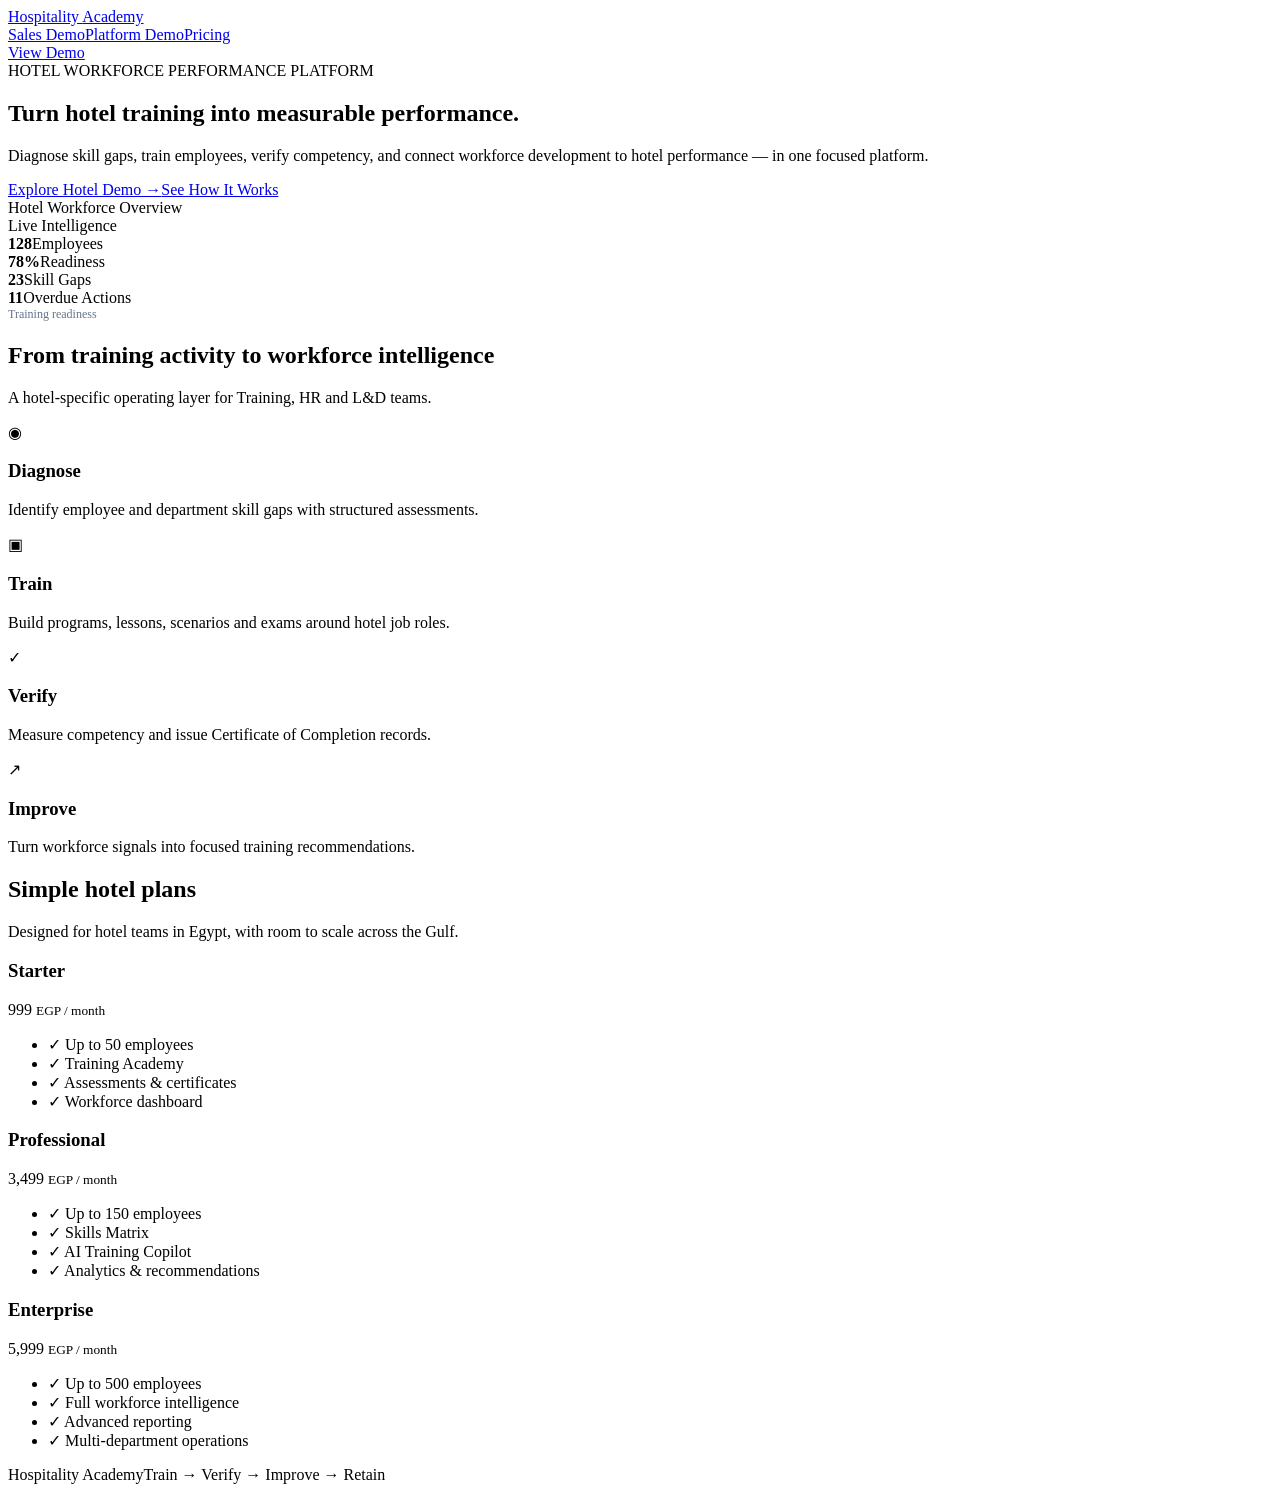
==== index.html @ 3506ed0b "Add files via upload" ====
<!doctype html><html><head><meta charset="utf-8"><meta name="viewport" content="width=device-width,initial-scale=1"><title>Hospitality Academy</title><link rel="stylesheet" href="assets/style.css"></head><body><header class="top"><a class="logo" href="index.html">Hospitality <span>Academy</span></a><nav class="nav"><a href="sales.html">Sales Demo</a><a href="demo.html">Platform Demo</a><a href="#pricing">Pricing</a></nav><a class="btn btn-primary" href="sales.html">View Demo</a></header><section class="hero"><div><div class="eyebrow">HOTEL WORKFORCE PERFORMANCE PLATFORM</div><h1>Turn hotel training into measurable performance.</h1><p>Diagnose skill gaps, train employees, verify competency, and connect workforce development to hotel performance — in one focused platform.</p><div class="actions"><a class="btn btn-primary" href="demo.html">Explore Hotel Demo →</a><a class="btn btn-light" href="sales.html">See How It Works</a></div></div><div class="hero-card"><div class="mini-head"><div class="mini-title">Hotel Workforce Overview</div><span class="pill">Live Intelligence</span></div><div class="metric-grid"><div class="metric"><b>128</b><span>Employees</span></div><div class="metric"><b>78%</b><span>Readiness</span></div><div class="metric"><b>23</b><span>Skill Gaps</span></div><div class="metric"><b>11</b><span>Overdue Actions</span></div></div><div class="panel"><div style="font-size:12px;color:#64748b;margin-bottom:8px">Training readiness</div><div class="track"><div class="fill" style="width:78%"></div></div></div></div></section><section class="section"><h2>From training activity to workforce intelligence</h2><p class="lead">A hotel-specific operating layer for Training, HR and L&amp;D teams.</p><div class="features"><div class="feature"><div class="icon">◉</div><h3>Diagnose</h3><p>Identify employee and department skill gaps with structured assessments.</p></div><div class="feature"><div class="icon">▣</div><h3>Train</h3><p>Build programs, lessons, scenarios and exams around hotel job roles.</p></div><div class="feature"><div class="icon">✓</div><h3>Verify</h3><p>Measure competency and issue Certificate of Completion records.</p></div><div class="feature"><div class="icon">↗</div><h3>Improve</h3><p>Turn workforce signals into focused training recommendations.</p></div></div></section><section class="section" id="pricing"><h2>Simple hotel plans</h2><p class="lead">Designed for hotel teams in Egypt, with room to scale across the Gulf.</p><div class="pricing"><div class="price"><h3>Starter</h3><div class="amount">999 <small>EGP / month</small></div><ul><li>✓ Up to 50 employees</li><li>✓ Training Academy</li><li>✓ Assessments &amp; certificates</li><li>✓ Workforce dashboard</li></ul></div><div class="price"><h3>Professional</h3><div class="amount">3,499 <small>EGP / month</small></div><ul><li>✓ Up to 150 employees</li><li>✓ Skills Matrix</li><li>✓ AI Training Copilot</li><li>✓ Analytics &amp; recommendations</li></ul></div><div class="price"><h3>Enterprise</h3><div class="amount">5,999 <small>EGP / month</small></div><ul><li>✓ Up to 500 employees</li><li>✓ Full workforce intelligence</li><li>✓ Advanced reporting</li><li>✓ Multi-department operations</li></ul></div></div></section><footer class="footer"><span>Hospitality Academy</span><span>Train → Verify → Improve → Retain</span></footer></body></html>
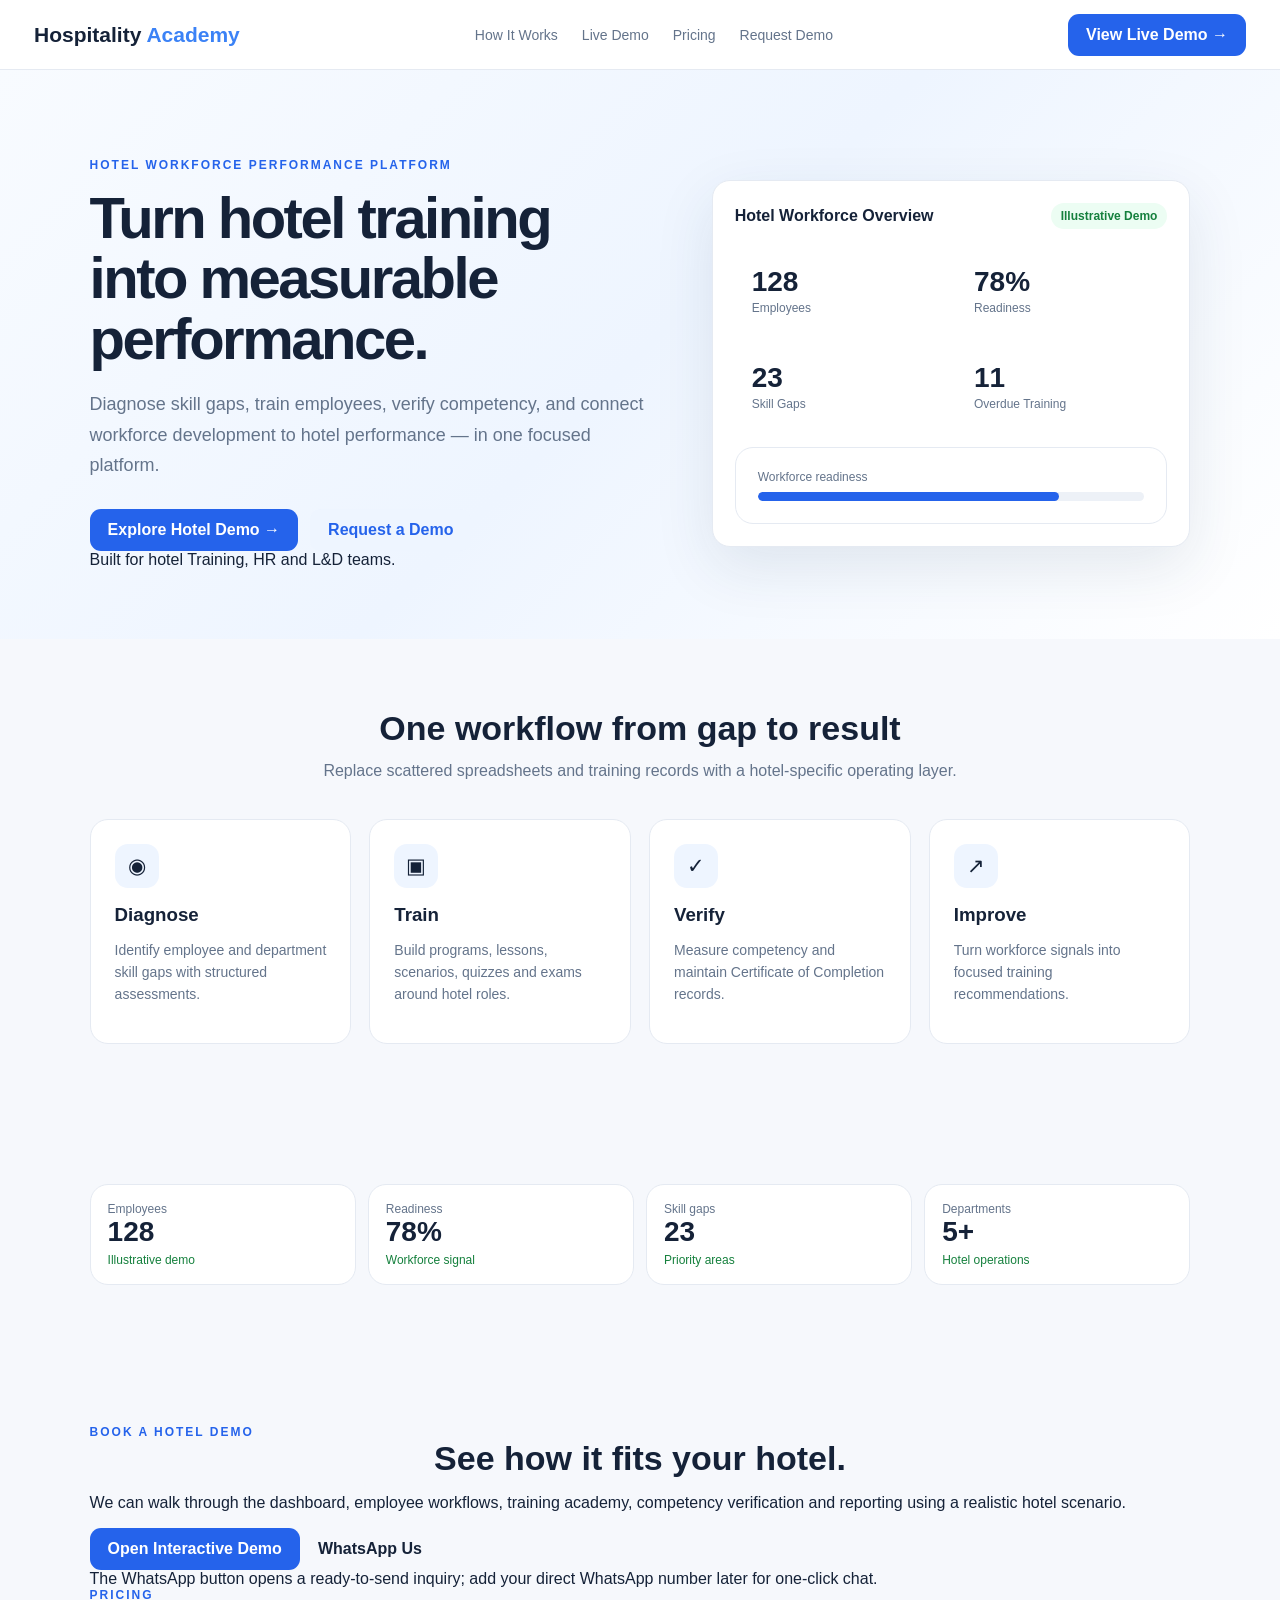
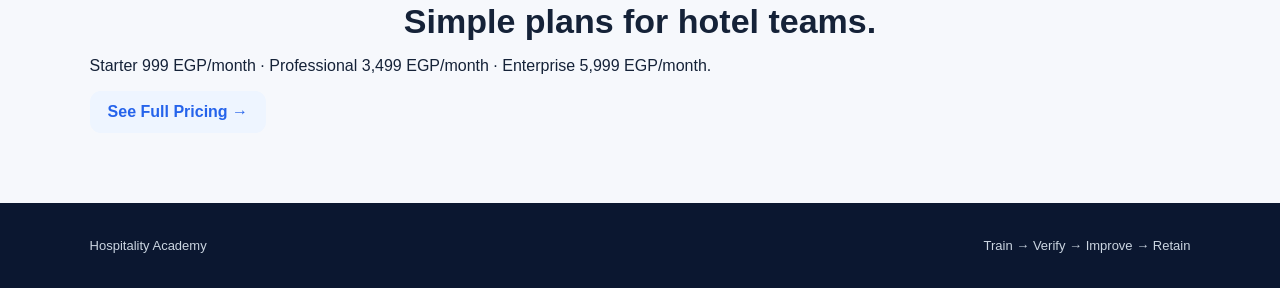
==== commit beb82206: "Add files via upload" ====
--- a/index.html
+++ b/index.html
@@ -1 +1,7 @@
-<!doctype html><html><head><meta charset="utf-8"><meta name="viewport" content="width=device-width,initial-scale=1"><title>Hospitality Academy</title><link rel="stylesheet" href="assets/style.css"></head><body><header class="top"><a class="logo" href="index.html">Hospitality <span>Academy</span></a><nav class="nav"><a href="sales.html">Sales Demo</a><a href="demo.html">Platform Demo</a><a href="#pricing">Pricing</a></nav><a class="btn btn-primary" href="sales.html">View Demo</a></header><section class="hero"><div><div class="eyebrow">HOTEL WORKFORCE PERFORMANCE PLATFORM</div><h1>Turn hotel training into measurable performance.</h1><p>Diagnose skill gaps, train employees, verify competency, and connect workforce development to hotel performance — in one focused platform.</p><div class="actions"><a class="btn btn-primary" href="demo.html">Explore Hotel Demo →</a><a class="btn btn-light" href="sales.html">See How It Works</a></div></div><div class="hero-card"><div class="mini-head"><div class="mini-title">Hotel Workforce Overview</div><span class="pill">Live Intelligence</span></div><div class="metric-grid"><div class="metric"><b>128</b><span>Employees</span></div><div class="metric"><b>78%</b><span>Readiness</span></div><div class="metric"><b>23</b><span>Skill Gaps</span></div><div class="metric"><b>11</b><span>Overdue Actions</span></div></div><div class="panel"><div style="font-size:12px;color:#64748b;margin-bottom:8px">Training readiness</div><div class="track"><div class="fill" style="width:78%"></div></div></div></div></section><section class="section"><h2>From training activity to workforce intelligence</h2><p class="lead">A hotel-specific operating layer for Training, HR and L&amp;D teams.</p><div class="features"><div class="feature"><div class="icon">◉</div><h3>Diagnose</h3><p>Identify employee and department skill gaps with structured assessments.</p></div><div class="feature"><div class="icon">▣</div><h3>Train</h3><p>Build programs, lessons, scenarios and exams around hotel job roles.</p></div><div class="feature"><div class="icon">✓</div><h3>Verify</h3><p>Measure competency and issue Certificate of Completion records.</p></div><div class="feature"><div class="icon">↗</div><h3>Improve</h3><p>Turn workforce signals into focused training recommendations.</p></div></div></section><section class="section" id="pricing"><h2>Simple hotel plans</h2><p class="lead">Designed for hotel teams in Egypt, with room to scale across the Gulf.</p><div class="pricing"><div class="price"><h3>Starter</h3><div class="amount">999 <small>EGP / month</small></div><ul><li>✓ Up to 50 employees</li><li>✓ Training Academy</li><li>✓ Assessments &amp; certificates</li><li>✓ Workforce dashboard</li></ul></div><div class="price"><h3>Professional</h3><div class="amount">3,499 <small>EGP / month</small></div><ul><li>✓ Up to 150 employees</li><li>✓ Skills Matrix</li><li>✓ AI Training Copilot</li><li>✓ Analytics &amp; recommendations</li></ul></div><div class="price"><h3>Enterprise</h3><div class="amount">5,999 <small>EGP / month</small></div><ul><li>✓ Up to 500 employees</li><li>✓ Full workforce intelligence</li><li>✓ Advanced reporting</li><li>✓ Multi-department operations</li></ul></div></div></section><footer class="footer"><span>Hospitality Academy</span><span>Train → Verify → Improve → Retain</span></footer></body></html>+<!doctype html><html><head><meta charset="utf-8"><meta name="viewport" content="width=device-width,initial-scale=1"><title>Hospitality Academy | Hotel Workforce Performance Platform</title><link rel="stylesheet" href="assets/style.css"></head><body>
+<header class="top"><a class="logo" href="index.html">Hospitality <span>Academy</span></a><nav class="nav"><a href="#how">How It Works</a><a href="demo.html">Live Demo</a><a href="pricing.html">Pricing</a><a href="#contact">Request Demo</a></nav><a class="btn btn-primary" href="demo.html">View Live Demo →</a></header>
+<section class="hero"><div><div class="eyebrow">HOTEL WORKFORCE PERFORMANCE PLATFORM</div><h1>Turn hotel training into measurable performance.</h1><p>Diagnose skill gaps, train employees, verify competency, and connect workforce development to hotel performance — in one focused platform.</p><div class="actions"><a class="btn btn-primary" href="demo.html">Explore Hotel Demo →</a><a class="btn btn-light" href="#contact">Request a Demo</a></div><div class="fine">Built for hotel Training, HR and L&amp;D teams.</div></div><div class="hero-card"><div class="mini-head"><div class="mini-title">Hotel Workforce Overview</div><span class="pill">Illustrative Demo</span></div><div class="metric-grid"><div class="metric"><b>128</b><span>Employees</span></div><div class="metric"><b>78%</b><span>Readiness</span></div><div class="metric"><b>23</b><span>Skill Gaps</span></div><div class="metric"><b>11</b><span>Overdue Training</span></div></div><div class="panel"><div style="font-size:12px;color:#64748b;margin-bottom:8px">Workforce readiness</div><div class="track"><div class="fill" style="width:78%"></div></div></div></div></section>
+<section class="section" id="how"><h2>One workflow from gap to result</h2><p class="lead">Replace scattered spreadsheets and training records with a hotel-specific operating layer.</p><div class="features"><div class="feature"><div class="icon">◉</div><h3>Diagnose</h3><p>Identify employee and department skill gaps with structured assessments.</p></div><div class="feature"><div class="icon">▣</div><h3>Train</h3><p>Build programs, lessons, scenarios, quizzes and exams around hotel roles.</p></div><div class="feature"><div class="icon">✓</div><h3>Verify</h3><p>Measure competency and maintain Certificate of Completion records.</p></div><div class="feature"><div class="icon">↗</div><h3>Improve</h3><p>Turn workforce signals into focused training recommendations.</p></div></div></section>
+<section class="section alt"><div class="container"><div class="grid4"><div class="stat"><div class="label">Employees</div><div class="num">128</div><div class="delta">Illustrative demo</div></div><div class="stat"><div class="label">Readiness</div><div class="num">78%</div><div class="delta">Workforce signal</div></div><div class="stat"><div class="label">Skill gaps</div><div class="num">23</div><div class="delta">Priority areas</div></div><div class="stat"><div class="label">Departments</div><div class="num">5+</div><div class="delta">Hotel operations</div></div></div></div></section>
+<section class="section"><div class="cta" id="contact"><div class="contact-card"><div class="eyebrow">BOOK A HOTEL DEMO</div><h2>See how it fits your hotel.</h2><p>We can walk through the dashboard, employee workflows, training academy, competency verification and reporting using a realistic hotel scenario.</p><div class="contact-actions"><a class="btn btn-primary" href="demo.html">Open Interactive Demo</a><a class="btn btn-wa" href="https://wa.me/201224767233?text=Hello%2C%20I%27d%20like%20to%20request%20a%20demo%20of%20Hospitality%20Academy." target="_blank" rel="noopener">WhatsApp Us</a></div><div class="fine">The WhatsApp button opens a ready-to-send inquiry; add your direct WhatsApp number later for one-click chat.</div></div><div class="contact-card"><div class="eyebrow">PRICING</div><h2>Simple plans for hotel teams.</h2><p>Starter 999 EGP/month · Professional 3,499 EGP/month · Enterprise 5,999 EGP/month.</p><a class="btn btn-light" href="pricing.html">See Full Pricing →</a></div></div></section>
+<footer class="footer"><span>Hospitality Academy</span><span>Train → Verify → Improve → Retain</span></footer></body></html>
--- a/assets/style.css
+++ b/assets/style.css
@@ -0,0 +1 @@
+*{box-sizing:border-box}body{margin:0;font-family:Inter,Segoe UI,Arial,sans-serif;background:#f6f8fc;color:#152238}a{text-decoration:none;color:inherit}.top{height:70px;background:#fff;border-bottom:1px solid #e5eaf2;display:flex;align-items:center;justify-content:space-between;padding:0 34px;position:sticky;top:0;z-index:10}.logo{font-weight:800;font-size:21px}.logo span{color:#3b82f6}.nav{display:flex;gap:24px;color:#64748b;font-size:14px}.btn{display:inline-flex;align-items:center;justify-content:center;gap:8px;border:0;border-radius:11px;padding:12px 18px;font-weight:700;cursor:pointer}.btn-primary{background:#2563eb;color:#fff}.btn-light{background:#eef5ff;color:#2563eb}.hero{padding:88px 7% 70px;background:linear-gradient(135deg,#f8fbff,#eef5ff,#fff);display:grid;grid-template-columns:1.08fr .92fr;gap:60px;align-items:center}.eyebrow{font-size:12px;letter-spacing:2px;font-weight:800;color:#2563eb}.hero h1{font-size:58px;line-height:1.04;margin:16px 0 20px;letter-spacing:-2.5px}.hero p{font-size:18px;line-height:1.7;color:#64748b;max-width:650px}.actions{display:flex;gap:12px;margin-top:28px}.hero-card,.panel,.feature,.price,.stat{background:#fff;border:1px solid #e5eaf2;border-radius:18px}.hero-card{padding:22px;box-shadow:0 20px 60px rgba(26,54,93,.1)}.mini-head{display:flex;justify-content:space-between;align-items:center;margin-bottom:20px}.mini-title{font-weight:800}.pill{padding:6px 10px;border-radius:20px;background:#ecfdf3;color:#15803d;font-size:12px;font-weight:700}.metric-grid,.grid4{display:grid;grid-template-columns:repeat(2,1fr);gap:12px}.metric,.stat{padding:17px}.metric b,.stat .num{display:block;font-size:28px;font-weight:900}.metric span,.label{color:#64748b;font-size:12px}.section{padding:70px 7%}.section h2{text-align:center;font-size:34px;margin:0 0 10px}.lead{text-align:center;color:#64748b;max-width:700px;margin:0 auto 36px;line-height:1.6}.features,.pricing{display:grid;grid-template-columns:repeat(4,1fr);gap:18px}.feature{padding:24px}.feature h3{margin:0 0 8px}.feature p{color:#64748b;line-height:1.55;font-size:14px}.icon{width:44px;height:44px;border-radius:13px;background:#eef5ff;display:grid;place-items:center;font-size:21px;margin-bottom:16px}.pricing{grid-template-columns:repeat(3,1fr);max-width:1050px;margin:auto}.price{padding:28px}.price h3{margin:0}.amount{font-size:36px;font-weight:900;margin:15px 0}.amount small{font-size:13px;color:#64748b}.price ul{padding:0;list-style:none;color:#64748b;line-height:2}.footer{background:#0b1730;color:#cbd5e1;padding:35px 7%;display:flex;justify-content:space-between;font-size:13px}.app{display:flex;min-height:100vh}.side{width:255px;background:#0b1730;color:#dbe7ff;padding:24px 15px;position:fixed;left:0;top:0;bottom:0}.brand{font-size:20px;font-weight:900;padding:0 12px 28px}.brand span{color:#60a5fa}.menu a{display:flex;gap:11px;align-items:center;padding:12px 13px;border-radius:10px;color:#b9c7df;font-size:14px;margin:3px 0}.menu a.active,.menu a:hover{background:#16284d;color:#fff}.ico{width:22px;text-align:center}.side-bottom{position:absolute;left:15px;right:15px;bottom:18px;border-top:1px solid #203454;padding:18px 12px;color:#9fb0cc;font-size:12px}.main{margin-left:255px;width:calc(100% - 255px);padding:32px 38px}.bar{display:flex;justify-content:space-between;align-items:center;margin-bottom:25px}.bar h1{margin:0;font-size:30px}.sub{color:#64748b;font-size:13px;margin-top:5px}.grid4{grid-template-columns:repeat(4,1fr)}.stat .delta{font-size:12px;color:#15803d;margin-top:5px}.panel{padding:22px;margin-top:18px}.panel h3{margin:0 0 18px}.two{display:grid;grid-template-columns:1.3fr .7fr;gap:18px}.bars{display:grid;gap:15px}.barrow{display:grid;grid-template-columns:130px 1fr 45px;gap:12px;align-items:center;font-size:13px}.track{height:9px;background:#edf1f7;border-radius:20px;overflow:hidden}.fill{height:100%;background:#2563eb;border-radius:20px}.gap{display:flex;justify-content:space-between;padding:13px 0;border-bottom:1px solid #e5eaf2;font-size:13px}.badge{padding:5px 8px;border-radius:8px;background:#fff7ed;color:#c2410c;font-size:11px;font-weight:700}.loop{display:grid;grid-template-columns:repeat(4,1fr);gap:12px}.step{border:1px solid #e5eaf2;border-radius:14px;padding:17px;text-align:center}.step b{display:block;margin:7px 0}.step span{font-size:12px;color:#64748b}.demo-banner{background:#fff7ed;border:1px solid #fed7aa;color:#9a3412;padding:11px 15px;border-radius:12px;margin-bottom:18px;font-size:12px;font-weight:700}@media(max-width:900px){.hero{grid-template-columns:1fr}.features,.pricing{grid-template-columns:1fr 1fr}.grid4{grid-template-columns:1fr 1fr}.two{grid-template-columns:1fr}.side{width:210px}.main{margin-left:210px;width:calc(100% - 210px)}.hero h1{font-size:44px}}@media(max-width:620px){.features,.pricing,.grid4{grid-template-columns:1fr}.side{position:relative;width:100%;height:auto}.side-bottom{position:static}.app{display:block}.main{margin-left:0;width:100%;padding:20px}.hero{padding:55px 5%}.section{padding:50px 5%}.top{padding:0 18px}.nav{display:none}}
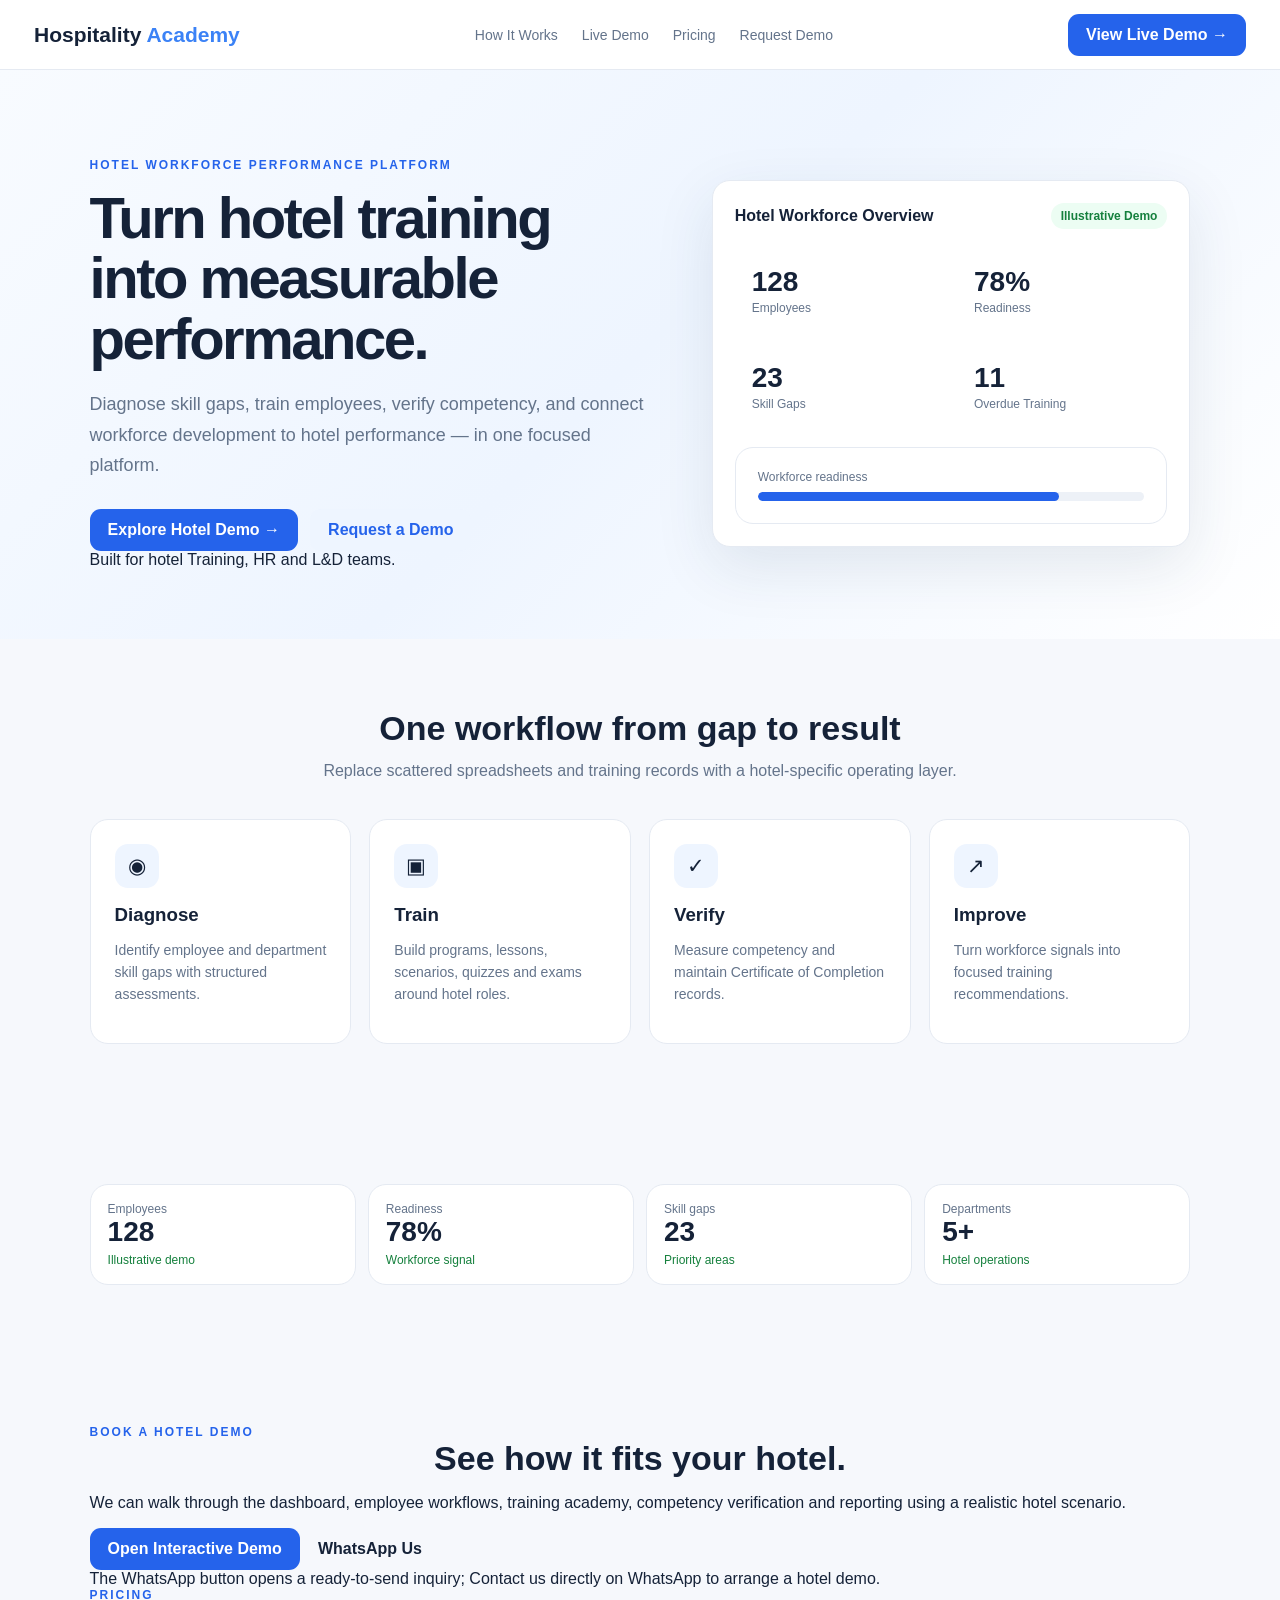
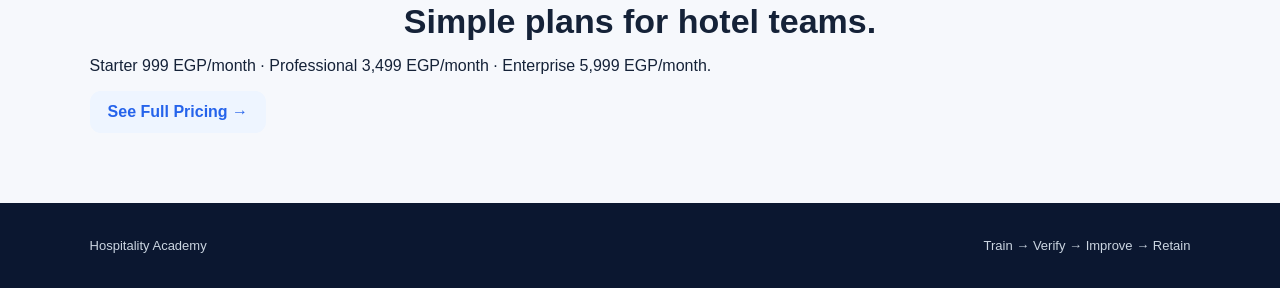
==== commit f0ce26de: "Prepare hotel sales landing page with direct WhatsApp CTA" ====
--- a/index.html
+++ b/index.html
@@ -3,5 +3,5 @@
 <section class="hero"><div><div class="eyebrow">HOTEL WORKFORCE PERFORMANCE PLATFORM</div><h1>Turn hotel training into measurable performance.</h1><p>Diagnose skill gaps, train employees, verify competency, and connect workforce development to hotel performance — in one focused platform.</p><div class="actions"><a class="btn btn-primary" href="demo.html">Explore Hotel Demo →</a><a class="btn btn-light" href="#contact">Request a Demo</a></div><div class="fine">Built for hotel Training, HR and L&amp;D teams.</div></div><div class="hero-card"><div class="mini-head"><div class="mini-title">Hotel Workforce Overview</div><span class="pill">Illustrative Demo</span></div><div class="metric-grid"><div class="metric"><b>128</b><span>Employees</span></div><div class="metric"><b>78%</b><span>Readiness</span></div><div class="metric"><b>23</b><span>Skill Gaps</span></div><div class="metric"><b>11</b><span>Overdue Training</span></div></div><div class="panel"><div style="font-size:12px;color:#64748b;margin-bottom:8px">Workforce readiness</div><div class="track"><div class="fill" style="width:78%"></div></div></div></div></section>
 <section class="section" id="how"><h2>One workflow from gap to result</h2><p class="lead">Replace scattered spreadsheets and training records with a hotel-specific operating layer.</p><div class="features"><div class="feature"><div class="icon">◉</div><h3>Diagnose</h3><p>Identify employee and department skill gaps with structured assessments.</p></div><div class="feature"><div class="icon">▣</div><h3>Train</h3><p>Build programs, lessons, scenarios, quizzes and exams around hotel roles.</p></div><div class="feature"><div class="icon">✓</div><h3>Verify</h3><p>Measure competency and maintain Certificate of Completion records.</p></div><div class="feature"><div class="icon">↗</div><h3>Improve</h3><p>Turn workforce signals into focused training recommendations.</p></div></div></section>
 <section class="section alt"><div class="container"><div class="grid4"><div class="stat"><div class="label">Employees</div><div class="num">128</div><div class="delta">Illustrative demo</div></div><div class="stat"><div class="label">Readiness</div><div class="num">78%</div><div class="delta">Workforce signal</div></div><div class="stat"><div class="label">Skill gaps</div><div class="num">23</div><div class="delta">Priority areas</div></div><div class="stat"><div class="label">Departments</div><div class="num">5+</div><div class="delta">Hotel operations</div></div></div></div></section>
-<section class="section"><div class="cta" id="contact"><div class="contact-card"><div class="eyebrow">BOOK A HOTEL DEMO</div><h2>See how it fits your hotel.</h2><p>We can walk through the dashboard, employee workflows, training academy, competency verification and reporting using a realistic hotel scenario.</p><div class="contact-actions"><a class="btn btn-primary" href="demo.html">Open Interactive Demo</a><a class="btn btn-wa" href="https://wa.me/201224767233?text=Hello%2C%20I%27d%20like%20to%20request%20a%20demo%20of%20Hospitality%20Academy." target="_blank" rel="noopener">WhatsApp Us</a></div><div class="fine">The WhatsApp button opens a ready-to-send inquiry; add your direct WhatsApp number later for one-click chat.</div></div><div class="contact-card"><div class="eyebrow">PRICING</div><h2>Simple plans for hotel teams.</h2><p>Starter 999 EGP/month · Professional 3,499 EGP/month · Enterprise 5,999 EGP/month.</p><a class="btn btn-light" href="pricing.html">See Full Pricing →</a></div></div></section>
+<section class="section"><div class="cta" id="contact"><div class="contact-card"><div class="eyebrow">BOOK A HOTEL DEMO</div><h2>See how it fits your hotel.</h2><p>We can walk through the dashboard, employee workflows, training academy, competency verification and reporting using a realistic hotel scenario.</p><div class="contact-actions"><a class="btn btn-primary" href="demo.html">Open Interactive Demo</a><a class="btn btn-wa" href="https://wa.me/201224767233?text=Hello%2C%20I%27d%20like%20to%20request%20a%20demo%20of%20Hospitality%20Academy." target="_blank" rel="noopener">WhatsApp Us</a></div><div class="fine">The WhatsApp button opens a ready-to-send inquiry; Contact us directly on WhatsApp to arrange a hotel demo.</div></div><div class="contact-card"><div class="eyebrow">PRICING</div><h2>Simple plans for hotel teams.</h2><p>Starter 999 EGP/month · Professional 3,499 EGP/month · Enterprise 5,999 EGP/month.</p><a class="btn btn-light" href="pricing.html">See Full Pricing →</a></div></div></section>
 <footer class="footer"><span>Hospitality Academy</span><span>Train → Verify → Improve → Retain</span></footer></body></html>
